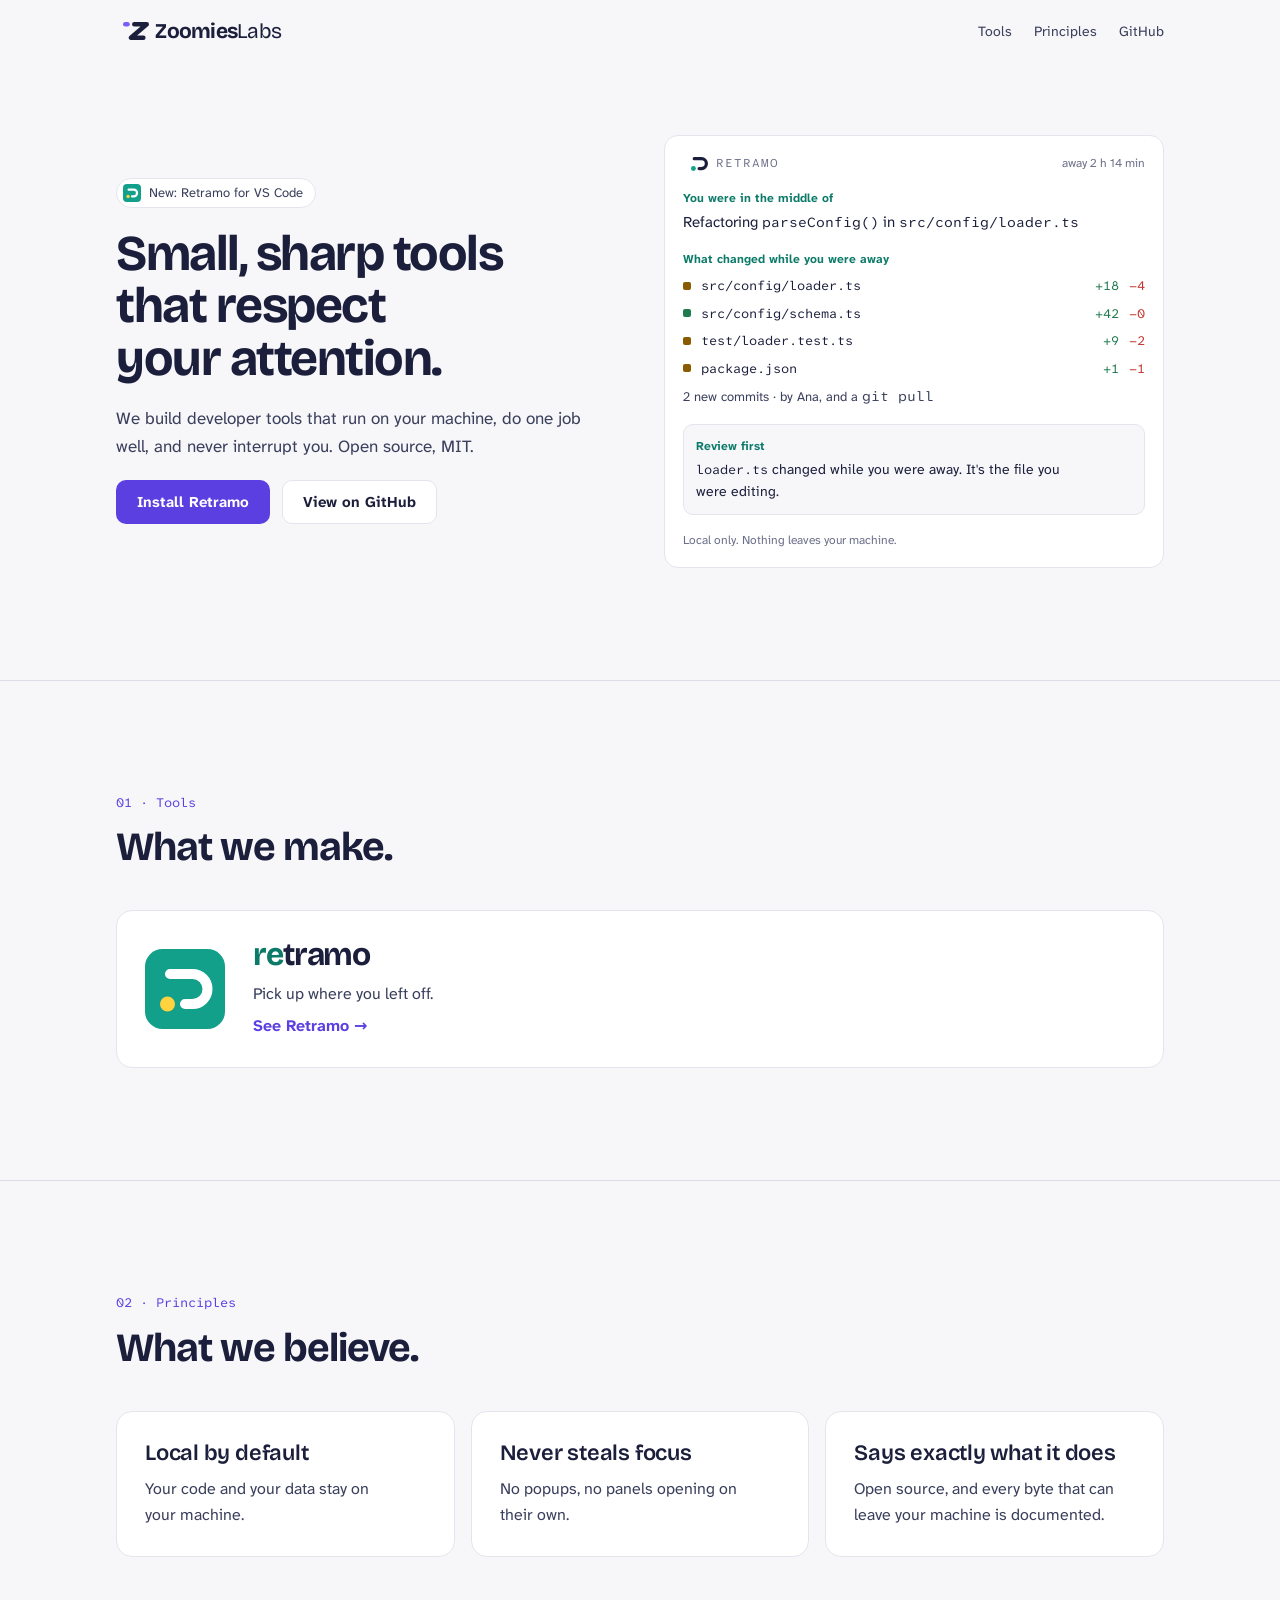
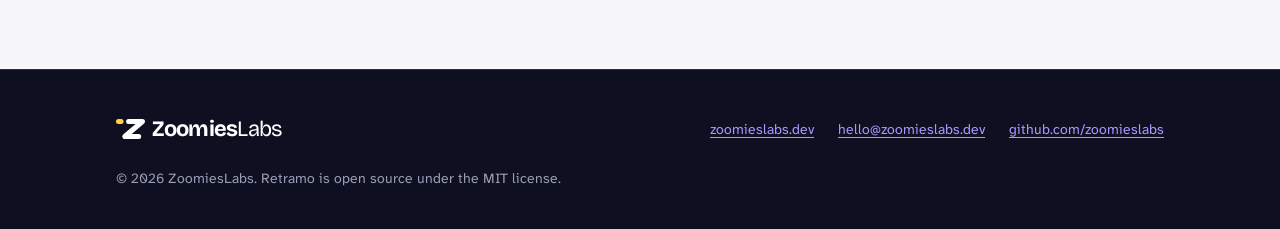
==== index.html @ e860bd6a "zoomieslabs.dev: studio home and Retramo page Plain static HTML and CSS for Cloudflare Pages, follow" ====
<!doctype html>
<html lang="en">
<head>
<meta charset="utf-8">
<meta name="viewport" content="width=device-width, initial-scale=1">
<title>ZoomiesLabs · Small, sharp tools that respect your attention</title>
<meta name="description" content="ZoomiesLabs builds developer tools that run on your machine, do one job well, and never interrupt you. Open source, MIT. Makers of Retramo for VS Code.">
<link rel="canonical" href="https://zoomieslabs.dev/">
<link rel="icon" href="/favicon.ico" sizes="48x48">
<link rel="icon" href="/favicon.svg" type="image/svg+xml">
<link rel="preload" href="/assets/fonts/bricolage-grotesque.woff2" as="font" type="font/woff2" crossorigin>
<link rel="preload" href="/assets/fonts/atkinson-hyperlegible-next.woff2" as="font" type="font/woff2" crossorigin>
<link rel="stylesheet" href="/assets/site.css">
<meta name="theme-color" content="#F7F7FA" media="(prefers-color-scheme: light)">
<meta name="theme-color" content="#0E1022" media="(prefers-color-scheme: dark)">
<meta property="og:type" content="website">
<meta property="og:site_name" content="ZoomiesLabs">
<meta property="og:title" content="ZoomiesLabs · Small, sharp tools that respect your attention">
<meta property="og:description" content="Developer tools that run on your machine, do one job well, and never interrupt you. Open source, MIT.">
<meta property="og:url" content="https://zoomieslabs.dev/">
<meta property="og:image" content="https://zoomieslabs.dev/assets/media/banner-light.png">
<meta property="og:image:width" content="2560">
<meta property="og:image:height" content="640">
<meta property="og:image:alt" content="Retramo: pick up where you left off">
<meta name="twitter:card" content="summary_large_image">
<meta name="twitter:title" content="ZoomiesLabs · Small, sharp tools that respect your attention">
<meta name="twitter:description" content="Developer tools that run on your machine, do one job well, and never interrupt you. Open source, MIT.">
<meta name="twitter:image" content="https://zoomieslabs.dev/assets/media/banner-light.png">
</head>
<body>
<a class="skip" href="#main">Skip to content</a>

<header class="site-header">
  <div class="container">
    <a class="lockup" href="/" aria-label="ZoomiesLabs, home">
      <picture>
        <source srcset="/assets/brand/zoomieslabs-mark-on-dark-tight.svg" media="(prefers-color-scheme: dark)">
        <img src="/assets/brand/zoomieslabs-mark-on-light-tight.svg" alt="" width="46" height="32">
      </picture>
      <span class="wordmark">Zoomies<span>Labs</span></span>
    </a>
    <nav class="site-nav" aria-label="Main">
      <ul>
        <li><a href="#tools">Tools</a></li>
        <li><a href="#principles">Principles</a></li>
        <li><a href="https://github.com/zoomieslabs">GitHub</a></li>
      </ul>
    </nav>
  </div>
</header>

<main id="main">
  <section class="hero" aria-labelledby="hero-title">
    <div class="container hero-grid">
      <div class="hero-copy">
        <a class="pill" href="/retramo">
          <img src="/assets/brand/retramo-icon.svg" alt="" width="18" height="18">
          New: Retramo for VS Code
        </a>
        <h1 id="hero-title">Small, sharp tools that respect your attention.</h1>
        <p class="lead">We build developer tools that run on your machine, do one job well, and never interrupt you. Open source, MIT.</p>
        <div class="actions">
          <a class="btn btn-primary" href="/retramo#install">Install Retramo</a>
          <a class="btn btn-secondary" href="https://github.com/zoomieslabs">View on GitHub</a>
        </div>
      </div>

      <figure class="panel" aria-label="Example of the Retramo panel after you come back">
        <div class="panel-head">
          <picture>
            <source srcset="/assets/brand/retramo-glyph-on-dark-tight.svg" media="(prefers-color-scheme: dark)">
            <img src="/assets/brand/retramo-glyph-on-light-tight.svg" alt="" width="42" height="34">
          </picture>
          <span class="panel-label">RETRAMO</span>
          <span class="panel-away">away 2 h 14 min</span>
        </div>

        <div class="panel-block">
          <span class="panel-title">You were in the middle of</span>
          <p class="panel-intent">Refactoring <code>parseConfig()</code> in <code>src/config/loader.ts</code></p>
        </div>

        <div class="panel-block files">
          <span class="panel-title">What changed while you were away</span>
          <ul class="panel-files">
            <li class="file modified"><span class="dot" aria-hidden="true"></span><span class="sr">Modified: </span><span class="path">src/config/loader.ts</span><span class="add">+18</span><span class="del">−4</span></li>
            <li class="file added"><span class="dot" aria-hidden="true"></span><span class="sr">Added: </span><span class="path">src/config/schema.ts</span><span class="add">+42</span><span class="del">−0</span></li>
            <li class="file modified"><span class="dot" aria-hidden="true"></span><span class="sr">Modified: </span><span class="path">test/loader.test.ts</span><span class="add">+9</span><span class="del">−2</span></li>
            <li class="file modified"><span class="dot" aria-hidden="true"></span><span class="sr">Modified: </span><span class="path">package.json</span><span class="add">+1</span><span class="del">−1</span></li>
          </ul>
          <p class="panel-commits">2 new commits · by Ana, and a <code>git pull</code></p>
        </div>

        <div class="panel-review">
          <span class="panel-title">Review first</span>
          <p><code>loader.ts</code> changed while you were away. It's the file you were editing.</p>
        </div>

        <p class="panel-foot">Local only. Nothing leaves your machine.</p>
      </figure>
    </div>
  </section>

  <section class="section" id="tools" aria-labelledby="tools-title">
    <div class="container">
      <div class="section-head">
        <span class="eyebrow">01 · Tools</span>
        <h2 id="tools-title">What we make.</h2>
      </div>
      <a class="card tool" href="/retramo">
        <img src="/assets/brand/retramo-icon.svg" alt="" width="80" height="80">
        <div>
          <span class="pwm"><span class="re">re</span>tramo</span>
          <p>Pick up where you left off.</p>
          <span class="go">See Retramo <span aria-hidden="true">→</span></span>
        </div>
      </a>
    </div>
  </section>

  <section class="section" id="principles" aria-labelledby="principles-title">
    <div class="container">
      <div class="section-head">
        <span class="eyebrow">02 · Principles</span>
        <h2 id="principles-title">What we believe.</h2>
      </div>
      <ul class="principles">
        <li class="card"><h3>Local by default</h3><p>Your code and your data stay on your machine.</p></li>
        <li class="card"><h3>Never steals focus</h3><p>No popups, no panels opening on their own.</p></li>
        <li class="card"><h3>Says exactly what it does</h3><p>Open source, and every byte that can leave your machine is documented.</p></li>
      </ul>
    </div>
  </section>
</main>

<footer class="site-footer">
  <div class="container">
    <div class="row">
      <a class="lockup" href="/" aria-label="ZoomiesLabs, home">
        <img src="/assets/brand/zoomieslabs-mark-on-dark-tight.svg" alt="" width="29" height="20">
        <span class="wordmark">Zoomies<span>Labs</span></span>
      </a>
      <ul>
        <li><a href="https://zoomieslabs.dev/">zoomieslabs.dev</a></li>
        <li><a href="mailto:hello@zoomieslabs.dev">hello@zoomieslabs.dev</a></li>
        <li><a href="https://github.com/zoomieslabs">github.com/zoomieslabs</a></li>
      </ul>
    </div>
    <p class="legal">© 2026 ZoomiesLabs. Retramo is open source under the MIT license.</p>
  </div>
</footer>
</body>
</html>
---- assets/site.css ----
/* ZoomiesLabs — zoomieslabs.dev
   Tokens follow the ZoomiesLabs brand book. Light first, dark redefined below. */

@font-face{font-family:"Bricolage Grotesque";src:url(/assets/fonts/bricolage-grotesque.woff2) format("woff2");font-weight:400 700;font-display:swap}
@font-face{font-family:"Atkinson Hyperlegible Next";src:url(/assets/fonts/atkinson-hyperlegible-next.woff2) format("woff2");font-weight:400 700;font-display:swap}
@font-face{font-family:"Atkinson Hyperlegible Mono";src:url(/assets/fonts/atkinson-hyperlegible-mono.woff2) format("woff2");font-weight:400;font-display:swap}

:root{
  color-scheme:light dark;

  /* brand (shapes) */
  --violet:#7C5CFF;
  --yellow:#FFD23F;
  --ink:#1B1F3B;
  --trail:#12A08A;

  /* neutrals */
  --n0:#FFFFFF;--n50:#F7F7FA;--n100:#ECECF2;--n200:#DCDDE6;--n300:#C9CBD8;
  --n500:#6B6F88;--n700:#3A3F5C;--n900:#1B1F3B;--n950:#0E1022;

  /* roles: light */
  --page:var(--n50);
  --surface:var(--n0);
  --inset:var(--n50);
  --card-border:#E4E4EC;
  --rule:var(--n200);
  --text:var(--ink);
  --text-2:var(--n700);
  --muted:var(--n500);
  --violet-text:#5B3FE0;
  --trail-text:#0B7A68;
  --link-hover:var(--ink);
  --btn-primary-bg:#5B3FE0;--btn-primary-fg:#FFFFFF;
  --btn-secondary-bg:#FFFFFF;--btn-secondary-border:#E4E4EC;--btn-secondary-fg:var(--ink);
  --code-bg:var(--n50);--code-border:var(--n100);
  --added:#1F7A4D;--modified:#8A5A00;--removed:#C2362F;

  /* type */
  --font-display:"Bricolage Grotesque",sans-serif;
  --font-body:"Atkinson Hyperlegible Next",system-ui,sans-serif;
  --font-mono:"Atkinson Hyperlegible Mono","JetBrains Mono",ui-monospace,monospace;

  /* layout */
  --container:1160px;
  --gutter:clamp(20px,5vw,56px);
  --section-pad:clamp(64px,9vw,112px);

  /* motion */
  --zl-ease-burst:cubic-bezier(.2,.9,.1,1);
  --zl-ease-exit:cubic-bezier(.4,0,1,1);
  --zl-dur-quick:120ms;
  --zl-dur-base:200ms;
}

@media (prefers-color-scheme:dark){
  :root{
    --page:var(--n950);
    --surface:#171A33;
    --inset:#12152B;
    --card-border:#2A2E4D;
    --rule:#2A2E4D;
    --text:#ECECF2;
    --text-2:var(--n300);
    --muted:#9A9DB5;
    --violet-text:#A897FF;
    --trail-text:#3DD6B8;
    --link-hover:#FFFFFF;
    --btn-primary-bg:#A897FF;--btn-primary-fg:#0E1022;
    --btn-secondary-bg:#171A33;--btn-secondary-border:#2A2E4D;--btn-secondary-fg:#FFFFFF;
    --code-bg:#12152B;--code-border:#2A2E4D;
    --added:#4CC38A;--modified:#FFD23F;--removed:#FF7A70;
  }
}

@media (prefers-reduced-motion:reduce){
  *,*::before,*::after{
    animation-duration:150ms !important;
    transition-property:opacity,color,background-color !important;
  }
}

/* base */
*,*::before,*::after{box-sizing:border-box}
html{-webkit-text-size-adjust:100%;text-size-adjust:100%}
body{margin:0;background:var(--page);color:var(--text-2);font-family:var(--font-body);font-size:16px;line-height:1.625;-webkit-font-smoothing:antialiased;overflow-x:hidden}
::selection{background:#FFD23F;color:#1B1F3B}
img,svg,picture{display:block;max-width:100%}
h1,h2,h3{margin:0;font-family:var(--font-display);color:var(--text);text-wrap:balance}
p{margin:0;text-wrap:pretty}
a{color:var(--violet-text);text-decoration-thickness:1px;text-underline-offset:3px;transition:color var(--zl-dur-quick) var(--zl-ease-burst)}
a:hover{color:var(--link-hover)}
:focus-visible{outline:2px solid var(--violet);outline-offset:2px;border-radius:4px}
code{font-family:var(--font-mono);font-size:14px;line-height:1.57}

.container{max-width:var(--container);margin:0 auto;padding-left:var(--gutter);padding-right:var(--gutter)}
.skip{position:absolute;left:-9999px;top:0}
.skip:focus{left:var(--gutter);top:12px;z-index:10;background:var(--surface);color:var(--text);padding:8px 12px;border-radius:10px}

/* type scale */
.display{font-size:clamp(36px,5vw,56px);line-height:1.07;font-weight:700;letter-spacing:-.03em}
h1,.h1{font-size:clamp(34px,4.2vw,50px);line-height:1.05;font-weight:700;letter-spacing:-.03em}
h2{font-size:clamp(30px,4vw,40px);line-height:1.15;font-weight:700;letter-spacing:-.025em}
h3{font-size:22px;line-height:1.27;font-weight:600;letter-spacing:-.01em}
.body-l{font-size:19px;line-height:1.58}
.small{font-size:14px;line-height:1.5}
.eyebrow{display:block;font-family:var(--font-mono);font-size:13px;line-height:1.5;color:var(--violet-text);margin-bottom:12px}
.measure{max-width:66ch}

/* lockup: mark height .86em, gap .32em */
.lockup{display:inline-flex;align-items:center;gap:.32em;font-size:21px;color:var(--text);text-decoration:none;line-height:1}
.lockup img{height:.86em;width:auto}
.lockup:hover{color:var(--text)}
.wordmark{font-family:var(--font-display);font-weight:700;letter-spacing:-.035em;line-height:1}
.wordmark span{font-weight:400}

/* product wordmark */
.pwm{font-family:var(--font-display);font-weight:700;letter-spacing:-.035em;line-height:1;color:var(--text)}
.pwm .re{color:var(--trail-text)}
.endorse{font-size:13px;line-height:1.5;color:var(--muted)}

/* header */
.site-header{padding-top:20px;padding-bottom:20px}
.site-header .container{display:flex;align-items:center;justify-content:space-between;gap:16px;flex-wrap:wrap}
.site-nav ul{display:flex;gap:22px;margin:0;padding:0;list-style:none;font-size:14px}
.site-nav a{color:var(--text-2);text-decoration:none}
.site-nav a:hover{color:var(--text)}
.site-nav a[aria-current="page"]{color:var(--text);text-decoration:underline}
@media (max-width:420px){.site-nav ul{gap:16px}}

/* sections */
.section{padding:var(--section-pad) 0;border-top:1px solid var(--rule)}
.section-head{margin-bottom:clamp(28px,4vw,40px)}
.section-head p{margin-top:12px}

/* buttons */
.actions{display:flex;flex-wrap:wrap;gap:12px}
.btn{display:inline-flex;align-items:center;justify-content:center;min-height:44px;padding:12px 20px;border-radius:10px;font-family:var(--font-body);font-size:15px;font-weight:700;line-height:1.2;text-decoration:none;border:1px solid transparent;transition:background-color var(--zl-dur-quick) var(--zl-ease-burst),border-color var(--zl-dur-quick) var(--zl-ease-burst),color var(--zl-dur-quick) var(--zl-ease-burst)}
.btn-primary{background:var(--btn-primary-bg);color:var(--btn-primary-fg)}
.btn-primary:hover{background:var(--violet);color:#FFFFFF}
.btn-secondary{background:var(--btn-secondary-bg);border-color:var(--btn-secondary-border);color:var(--btn-secondary-fg)}
.btn-secondary:hover{border-color:var(--violet-text);color:var(--btn-secondary-fg)}
@media (prefers-color-scheme:dark){.btn-primary:hover{background:#C3B8FF;color:#0E1022}}

/* pill */
.pill{align-self:flex-start;display:inline-flex;align-items:center;gap:8px;padding:4px 12px 4px 6px;border-radius:999px;background:var(--surface);border:1px solid var(--card-border);font-size:13px;line-height:1.5;color:var(--text-2);text-decoration:none}
.pill img{width:18px;height:18px}
.pill:hover{color:var(--text);border-color:var(--violet-text)}

/* cards */
.card{background:var(--surface);border:1px solid var(--card-border);border-radius:16px;padding:clamp(20px,3vw,28px)}
.cards{display:grid;gap:16px;grid-template-columns:1fr}
@media (min-width:768px){.cards-3{grid-template-columns:repeat(3,1fr)}}
.card h3{margin-bottom:8px}

/* code block */
.cmd{display:inline-block;max-width:100%;overflow-wrap:anywhere;font-family:var(--font-mono);font-size:14px;line-height:1.57;background:var(--code-bg);border:1px solid var(--code-border);border-radius:8px;padding:6px 10px;color:var(--text)}

/* home hero */
.hero{padding:clamp(32px,6vw,72px) 0 var(--section-pad)}
.hero-grid{display:grid;grid-template-columns:1fr;gap:clamp(40px,5vw,48px);align-items:center}
@media (min-width:960px){.hero-grid{grid-template-columns:minmax(0,1fr) minmax(0,1fr)}}
.hero-copy{display:flex;flex-direction:column;gap:20px}
.hero-copy .lead{font-size:17px;line-height:1.6;max-width:44ch}

/* retramo panel recreation */
.panel{margin:0;background:var(--surface);border:1px solid var(--card-border);border-radius:14px;padding:18px;display:flex;flex-direction:column;gap:16px;min-width:0;color:var(--text)}
.panel-head{display:flex;align-items:center;gap:8px}
.panel-head img{height:14px;width:auto}
.panel-label{font-family:var(--font-mono);font-size:12px;letter-spacing:.08em;color:var(--muted)}
.panel-away{margin-left:auto;font-size:12px;color:var(--muted)}
.panel-block{display:flex;flex-direction:column;gap:4px}
.panel-block.files{gap:8px}
.panel-title{font-size:12px;font-weight:700;line-height:1.5;color:var(--trail-text)}
.panel-intent{font-size:15px;line-height:1.5}
.panel-intent code{font-size:14px}
.panel-files{list-style:none;margin:0;padding:0;display:flex;flex-direction:column;gap:8px}
.file{display:flex;align-items:center;gap:10px;font-family:var(--font-mono);font-size:13px;line-height:1.5;min-width:0}
.file .dot{width:8px;height:8px;border-radius:2px;flex:none}
.file.modified .dot{background:var(--modified)}
.file.added .dot{background:var(--added)}
.file .path{flex:1;min-width:0;overflow:hidden;text-overflow:ellipsis;white-space:nowrap}
.file .add{color:var(--added)}
.file .del{color:var(--removed)}
.panel-commits{font-size:13px;line-height:1.5;color:var(--text-2)}
.panel-review{background:var(--inset);border:1px solid var(--card-border);border-radius:10px;padding:12px;display:flex;flex-direction:column;gap:4px}
.panel-review p{font-size:14px;line-height:1.5}
.panel-review code{font-size:13px}
.panel-foot{font-size:12px;line-height:1.5;color:var(--muted)}

/* tools card */
.tool{display:grid;grid-template-columns:auto 1fr;gap:20px;align-items:center;text-decoration:none;color:inherit;transition:border-color var(--zl-dur-quick) var(--zl-ease-burst)}
.tool:hover{border-color:var(--trail);color:inherit}
.tool img{width:64px;height:64px}
.tool .pwm{font-size:32px}
.tool p{margin-top:8px;color:var(--text-2)}
.tool .go{font-weight:700;color:var(--violet-text);margin-top:6px;display:inline-block}
@media (min-width:768px){.tool img{width:80px;height:80px}.tool{gap:28px}}

/* principles */
.principles{list-style:none;margin:0;padding:0;display:grid;gap:16px;grid-template-columns:1fr}
@media (min-width:768px){.principles{grid-template-columns:repeat(3,1fr)}}

/* retramo page */
.r-hero{padding:clamp(32px,6vw,72px) 0 var(--section-pad)}
.r-lockup{display:flex;align-items:center;gap:16px;margin-bottom:28px}
.r-lockup img{width:56px;height:56px}
.r-lockup .pwm{font-size:40px}
.r-lockup .endorse{margin-top:6px}
.r-hero .lead{margin-top:20px}
.demo{margin:clamp(32px,5vw,48px) 0 0;padding:0;background:var(--surface);border:1px solid var(--card-border);border-radius:16px;overflow:hidden}
.demo img{width:100%;height:auto}
.install-row{margin-top:20px}
.docs-link{margin-top:clamp(28px,4vw,40px)}

/* footer: always dark */
.site-footer{background:#0E1022;color:#9A9DB5;padding:48px 0 40px;border-top:1px solid #2A2E4D}
.site-footer .row{display:flex;flex-wrap:wrap;align-items:center;justify-content:space-between;gap:20px 32px}
.site-footer .lockup{font-size:22px;color:#FFFFFF}
.site-footer .lockup img{height:20px}
.site-footer ul{display:flex;flex-wrap:wrap;gap:8px 24px;margin:0;padding:0;list-style:none;font-size:14px}
.site-footer a{color:#A897FF}
.site-footer a:hover{color:#FFFFFF}
.site-footer .legal{margin-top:28px;font-size:14px;line-height:1.5;color:#9A9DB5}
.site-footer :focus-visible{outline-color:#A897FF}

/* 404 */
.notfound{padding:var(--section-pad) 0;min-height:60vh}
.notfound p{margin-top:16px}
.notfound .actions{margin-top:28px}
.lockup picture,.panel-head picture{display:contents}
.sr{position:absolute;width:1px;height:1px;padding:0;margin:-1px;overflow:hidden;clip:rect(0,0,0,0);white-space:nowrap;border:0}
.card code,.docs-link code{background:var(--code-bg);border:1px solid var(--code-border);border-radius:8px;padding:1px 6px}
.legal-only{margin-top:0 !important}
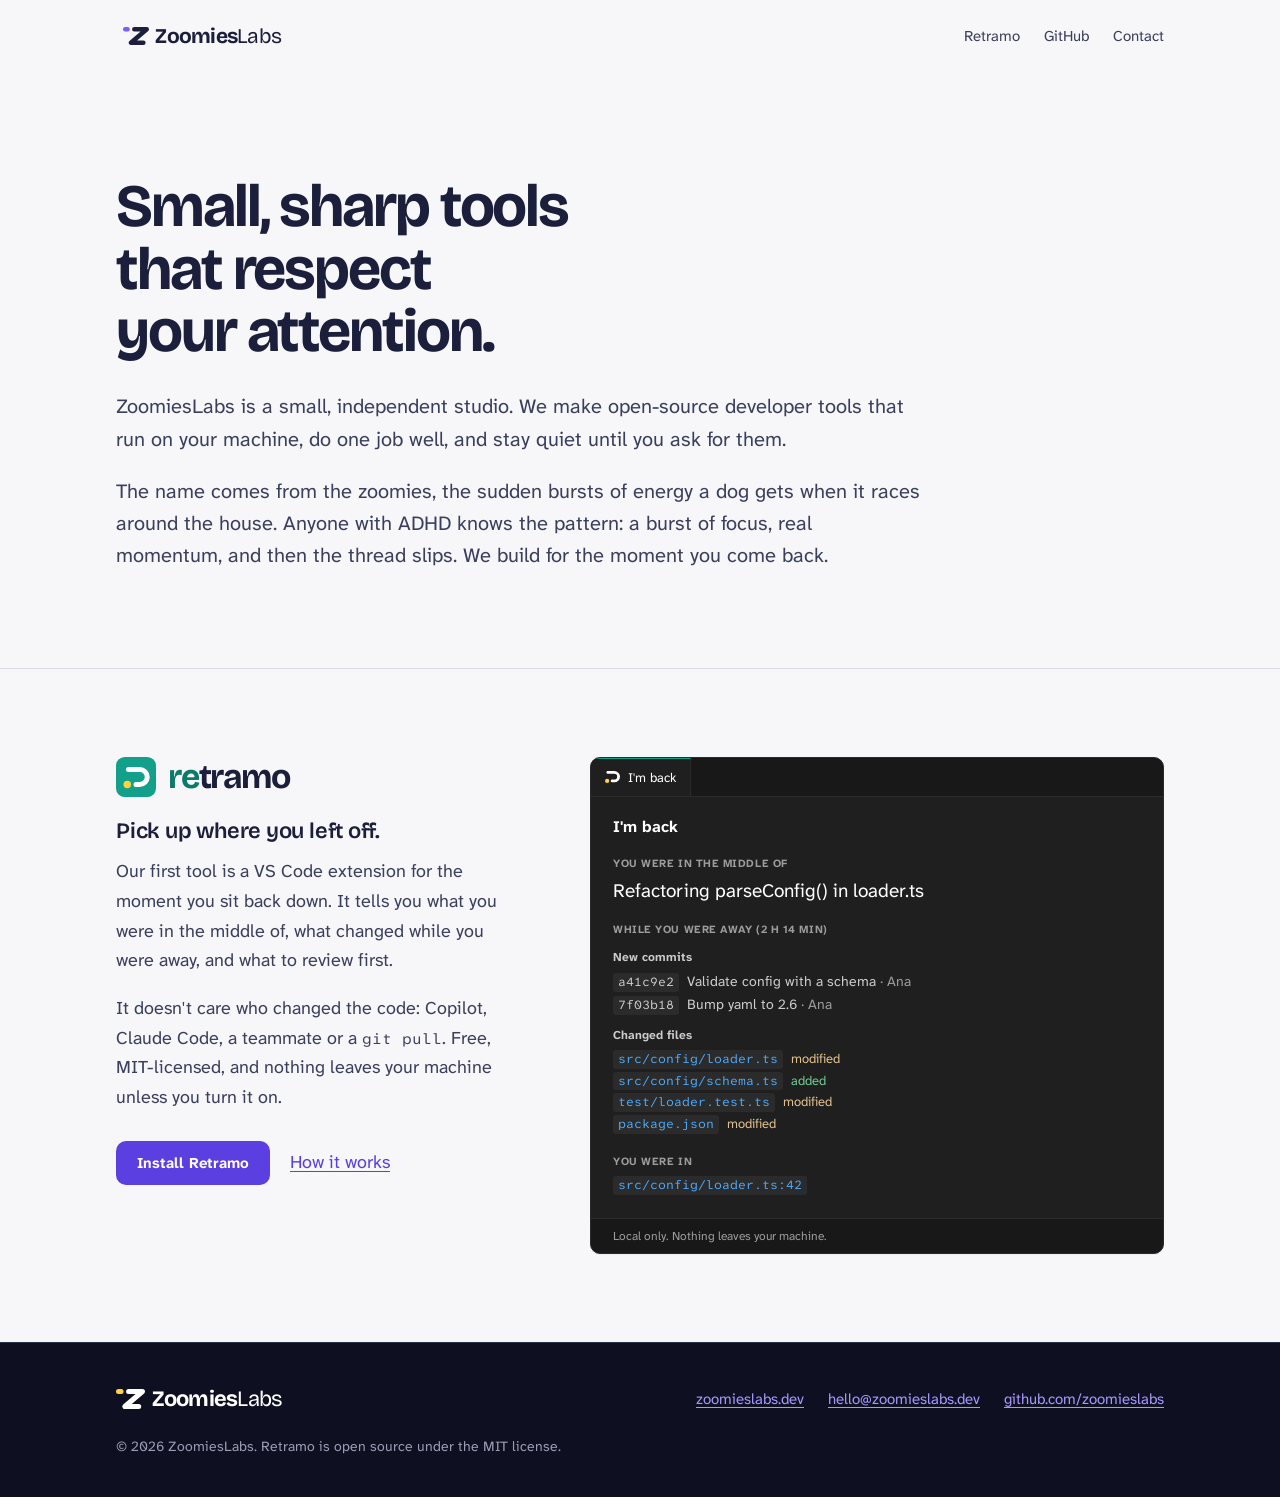
==== commit 6c1d95f3: "Quieter, more editorial design; drop Principles Remove the Principles section and the landing-page t" ====
--- a/index.html
+++ b/index.html
@@ -3,7 +3,7 @@
 <head>
 <meta charset="utf-8">
 <meta name="viewport" content="width=device-width, initial-scale=1">
-<title>ZoomiesLabs · Small, sharp tools that respect your attention</title>
+<title>ZoomiesLabs</title>
 <meta name="description" content="ZoomiesLabs builds developer tools that run on your machine, do one job well, and never interrupt you. Open source, MIT. Makers of Retramo for VS Code.">
 <link rel="canonical" href="https://zoomieslabs.dev/">
 <link rel="icon" href="/favicon.ico" sizes="48x48">
@@ -41,94 +41,71 @@
     </a>
     <nav class="site-nav" aria-label="Main">
       <ul>
-        <li><a href="#tools">Tools</a></li>
-        <li><a href="#principles">Principles</a></li>
+        <li><a href="/retramo">Retramo</a></li>
         <li><a href="https://github.com/zoomieslabs">GitHub</a></li>
+        <li><a href="mailto:hello@zoomieslabs.dev">Contact</a></li>
       </ul>
     </nav>
   </div>
 </header>
 
 <main id="main">
-  <section class="hero" aria-labelledby="hero-title">
-    <div class="container hero-grid">
-      <div class="hero-copy">
-        <a class="pill" href="/retramo">
-          <img src="/assets/brand/retramo-icon.svg" alt="" width="18" height="18">
-          New: Retramo for VS Code
-        </a>
-        <h1 id="hero-title">Small, sharp tools that respect your attention.</h1>
-        <p class="lead">We build developer tools that run on your machine, do one job well, and never interrupt you. Open source, MIT.</p>
-        <div class="actions">
+  <section class="intro" aria-labelledby="intro-title">
+    <div class="container">
+      <h1 id="intro-title">Small, sharp tools that respect your attention.</h1>
+      <div class="prose lead">
+        <p>ZoomiesLabs is a small, independent studio. We make open-source developer tools that run on your machine, do one job well, and stay quiet until you ask for them.</p>
+        <p>The name comes from the zoomies, the sudden bursts of energy a dog gets when it races around the house. Anyone with ADHD knows the pattern: a burst of focus, real momentum, and then the thread slips. We build for the moment you come back.</p>
+      </div>
+    </div>
+  </section>
+
+  <section class="product" aria-labelledby="retramo-title">
+    <div class="container product-grid">
+      <div>
+        <h2 id="retramo-title" class="product-name">
+          <img src="/assets/brand/retramo-icon.svg" alt="" width="40" height="40">
+          <span class="pwm"><span class="re">re</span>tramo</span>
+        </h2>
+        <p class="tagline">Pick up where you left off.</p>
+        <div class="prose">
+          <p>Our first tool is a VS Code extension for the moment you sit back down. It tells you what you were in the middle of, what changed while you were away, and what to review first.</p>
+          <p>It doesn't care who changed the code: Copilot, Claude Code, a teammate or a <code>git pull</code>. Free, MIT-licensed, and nothing leaves your machine unless you turn it on.</p>
+        </div>
+        <div class="get">
           <a class="btn btn-primary" href="/retramo#install">Install Retramo</a>
-          <a class="btn btn-secondary" href="https://github.com/zoomieslabs">View on GitHub</a>
+          <a href="/retramo">How it works</a>
         </div>
       </div>
 
-      <figure class="panel" aria-label="Example of the Retramo panel after you come back">
-        <div class="panel-head">
-          <picture>
-            <source srcset="/assets/brand/retramo-glyph-on-dark-tight.svg" media="(prefers-color-scheme: dark)">
-            <img src="/assets/brand/retramo-glyph-on-light-tight.svg" alt="" width="42" height="34">
-          </picture>
-          <span class="panel-label">RETRAMO</span>
-          <span class="panel-away">away 2 h 14 min</span>
+      <figure class="shot" aria-label="What Retramo's panel shows when you come back">
+        <div class="shot-bar">
+          <span class="shot-tab"><img src="/assets/brand/retramo-glyph-on-dark-tight.svg" alt="" width="42" height="34">I'm back</span>
         </div>
+        <div class="shot-body">
+          <h3>I'm back</h3>
+          <h4>You were in the middle of</h4>
+          <p class="intent">Refactoring parseConfig() in loader.ts</p>
 
-        <div class="panel-block">
-          <span class="panel-title">You were in the middle of</span>
-          <p class="panel-intent">Refactoring <code>parseConfig()</code> in <code>src/config/loader.ts</code></p>
+          <h4>While you were away (2 h 14 min)</h4>
+          <h5>New commits</h5>
+          <ul>
+            <li><span class="chip hash">a41c9e2</span><span>Validate config with a schema <span class="by">· Ana</span></span></li>
+            <li><span class="chip hash">7f03b18</span><span>Bump yaml to 2.6 <span class="by">· Ana</span></span></li>
+          </ul>
+          <h5>Changed files</h5>
+          <ul>
+            <li><span class="chip">src/config/loader.ts</span><span class="st modified">modified</span></li>
+            <li><span class="chip">src/config/schema.ts</span><span class="st added">added</span></li>
+            <li><span class="chip">test/loader.test.ts</span><span class="st modified">modified</span></li>
+            <li><span class="chip">package.json</span><span class="st modified">modified</span></li>
+          </ul>
+
+          <h4>You were in</h4>
+          <ul><li><span class="chip">src/config/loader.ts:42</span></li></ul>
         </div>
-
-        <div class="panel-block files">
-          <span class="panel-title">What changed while you were away</span>
-          <ul class="panel-files">
-            <li class="file modified"><span class="dot" aria-hidden="true"></span><span class="sr">Modified: </span><span class="path">src/config/loader.ts</span><span class="add">+18</span><span class="del">−4</span></li>
-            <li class="file added"><span class="dot" aria-hidden="true"></span><span class="sr">Added: </span><span class="path">src/config/schema.ts</span><span class="add">+42</span><span class="del">−0</span></li>
-            <li class="file modified"><span class="dot" aria-hidden="true"></span><span class="sr">Modified: </span><span class="path">test/loader.test.ts</span><span class="add">+9</span><span class="del">−2</span></li>
-            <li class="file modified"><span class="dot" aria-hidden="true"></span><span class="sr">Modified: </span><span class="path">package.json</span><span class="add">+1</span><span class="del">−1</span></li>
-          </ul>
-          <p class="panel-commits">2 new commits · by Ana, and a <code>git pull</code></p>
-        </div>
-
-        <div class="panel-review">
-          <span class="panel-title">Review first</span>
-          <p><code>loader.ts</code> changed while you were away. It's the file you were editing.</p>
-        </div>
-
-        <p class="panel-foot">Local only. Nothing leaves your machine.</p>
+        <figcaption class="shot-foot">Local only. Nothing leaves your machine.</figcaption>
       </figure>
-    </div>
-  </section>
-
-  <section class="section" id="tools" aria-labelledby="tools-title">
-    <div class="container">
-      <div class="section-head">
-        <span class="eyebrow">01 · Tools</span>
-        <h2 id="tools-title">What we make.</h2>
-      </div>
-      <a class="card tool" href="/retramo">
-        <img src="/assets/brand/retramo-icon.svg" alt="" width="80" height="80">
-        <div>
-          <span class="pwm"><span class="re">re</span>tramo</span>
-          <p>Pick up where you left off.</p>
-          <span class="go">See Retramo <span aria-hidden="true">→</span></span>
-        </div>
-      </a>
-    </div>
-  </section>
-
-  <section class="section" id="principles" aria-labelledby="principles-title">
-    <div class="container">
-      <div class="section-head">
-        <span class="eyebrow">02 · Principles</span>
-        <h2 id="principles-title">What we believe.</h2>
-      </div>
-      <ul class="principles">
-        <li class="card"><h3>Local by default</h3><p>Your code and your data stay on your machine.</p></li>
-        <li class="card"><h3>Never steals focus</h3><p>No popups, no panels opening on their own.</p></li>
-        <li class="card"><h3>Says exactly what it does</h3><p>Open source, and every byte that can leave your machine is documented.</p></li>
-      </ul>
     </div>
   </section>
 </main>
--- a/assets/site.css
+++ b/assets/site.css
@@ -82,152 +82,129 @@
 /* base */
 *,*::before,*::after{box-sizing:border-box}
 html{-webkit-text-size-adjust:100%;text-size-adjust:100%}
-body{margin:0;background:var(--page);color:var(--text-2);font-family:var(--font-body);font-size:16px;line-height:1.625;-webkit-font-smoothing:antialiased;overflow-x:hidden}
+body{margin:0;background:var(--page);color:var(--text-2);font-family:var(--font-body);font-size:17px;line-height:1.65;-webkit-font-smoothing:antialiased;overflow-x:hidden}
+@media (min-width:768px){body{font-size:18px}}
 ::selection{background:#FFD23F;color:#1B1F3B}
 img,svg,picture{display:block;max-width:100%}
 h1,h2,h3{margin:0;font-family:var(--font-display);color:var(--text);text-wrap:balance}
 p{margin:0;text-wrap:pretty}
+p+p{margin-top:1em}
 a{color:var(--violet-text);text-decoration-thickness:1px;text-underline-offset:3px;transition:color var(--zl-dur-quick) var(--zl-ease-burst)}
 a:hover{color:var(--link-hover)}
-:focus-visible{outline:2px solid var(--violet);outline-offset:2px;border-radius:4px}
-code{font-family:var(--font-mono);font-size:14px;line-height:1.57}
+:focus-visible{outline:2px solid var(--violet);outline-offset:2px;border-radius:3px}
+code{font-family:var(--font-mono);font-size:.85em}
+strong{color:var(--text);font-weight:700}
 
 .container{max-width:var(--container);margin:0 auto;padding-left:var(--gutter);padding-right:var(--gutter)}
+.prose{max-width:62ch}
 .skip{position:absolute;left:-9999px;top:0}
-.skip:focus{left:var(--gutter);top:12px;z-index:10;background:var(--surface);color:var(--text);padding:8px 12px;border-radius:10px}
-
-/* type scale */
-.display{font-size:clamp(36px,5vw,56px);line-height:1.07;font-weight:700;letter-spacing:-.03em}
-h1,.h1{font-size:clamp(34px,4.2vw,50px);line-height:1.05;font-weight:700;letter-spacing:-.03em}
-h2{font-size:clamp(30px,4vw,40px);line-height:1.15;font-weight:700;letter-spacing:-.025em}
-h3{font-size:22px;line-height:1.27;font-weight:600;letter-spacing:-.01em}
-.body-l{font-size:19px;line-height:1.58}
-.small{font-size:14px;line-height:1.5}
-.eyebrow{display:block;font-family:var(--font-mono);font-size:13px;line-height:1.5;color:var(--violet-text);margin-bottom:12px}
-.measure{max-width:66ch}
+.skip:focus{left:var(--gutter);top:12px;z-index:10;background:var(--surface);color:var(--text);padding:8px 12px;border-radius:8px}
+.sr{position:absolute;width:1px;height:1px;padding:0;margin:-1px;overflow:hidden;clip:rect(0,0,0,0);white-space:nowrap;border:0}
+
+/* type */
+h1{font-size:clamp(36px,5.4vw,60px);line-height:1.04;font-weight:700;letter-spacing:-.035em}
+h2{font-size:clamp(26px,3vw,32px);line-height:1.15;font-weight:700;letter-spacing:-.025em}
+.lead{font-size:1.12em;line-height:1.6;color:var(--text-2)}
+.muted{color:var(--muted)}
+.small{font-size:15px;line-height:1.5}
 
 /* lockup: mark height .86em, gap .32em */
 .lockup{display:inline-flex;align-items:center;gap:.32em;font-size:21px;color:var(--text);text-decoration:none;line-height:1}
 .lockup img{height:.86em;width:auto}
+.lockup picture,.shot-head picture{display:contents}
 .lockup:hover{color:var(--text)}
 .wordmark{font-family:var(--font-display);font-weight:700;letter-spacing:-.035em;line-height:1}
 .wordmark span{font-weight:400}
-
-/* product wordmark */
 .pwm{font-family:var(--font-display);font-weight:700;letter-spacing:-.035em;line-height:1;color:var(--text)}
 .pwm .re{color:var(--trail-text)}
-.endorse{font-size:13px;line-height:1.5;color:var(--muted)}
 
 /* header */
-.site-header{padding-top:20px;padding-bottom:20px}
-.site-header .container{display:flex;align-items:center;justify-content:space-between;gap:16px;flex-wrap:wrap}
-.site-nav ul{display:flex;gap:22px;margin:0;padding:0;list-style:none;font-size:14px}
+.site-header{padding-top:24px;padding-bottom:24px}
+.site-header .container{display:flex;align-items:center;justify-content:space-between;gap:12px 24px;flex-wrap:wrap}
+.site-nav ul{display:flex;gap:24px;margin:0;padding:0;list-style:none;font-size:15px}
 .site-nav a{color:var(--text-2);text-decoration:none}
-.site-nav a:hover{color:var(--text)}
-.site-nav a[aria-current="page"]{color:var(--text);text-decoration:underline}
-@media (max-width:420px){.site-nav ul{gap:16px}}
-
-/* sections */
-.section{padding:var(--section-pad) 0;border-top:1px solid var(--rule)}
-.section-head{margin-bottom:clamp(28px,4vw,40px)}
-.section-head p{margin-top:12px}
+.site-nav a:hover{color:var(--text);text-decoration:underline}
+.site-nav a[aria-current="page"]{color:var(--text)}
+
+/* intro */
+.intro{padding:clamp(40px,8vw,104px) 0 clamp(48px,8vw,96px)}
+.intro h1{max-width:15ch}
+.intro .prose{margin-top:28px}
+
+/* product block on home */
+.product{padding:clamp(48px,7vw,88px) 0;border-top:1px solid var(--rule)}
+.product-grid{display:grid;grid-template-columns:1fr;gap:clamp(32px,5vw,64px);align-items:start}
+@media (min-width:960px){.product-grid{grid-template-columns:minmax(0,5fr) minmax(0,7fr)}}
+.product-name{display:flex;align-items:center;gap:12px;margin-bottom:20px}
+.product-name img{width:40px;height:40px}
+.product-name .pwm{font-size:34px}
+.product .tagline{font-family:var(--font-display);font-weight:600;font-size:22px;line-height:1.3;letter-spacing:-.01em;color:var(--text);margin-bottom:12px}
+.get{display:flex;flex-wrap:wrap;align-items:center;gap:12px 20px;margin-top:28px}
 
 /* buttons */
-.actions{display:flex;flex-wrap:wrap;gap:12px}
 .btn{display:inline-flex;align-items:center;justify-content:center;min-height:44px;padding:12px 20px;border-radius:10px;font-family:var(--font-body);font-size:15px;font-weight:700;line-height:1.2;text-decoration:none;border:1px solid transparent;transition:background-color var(--zl-dur-quick) var(--zl-ease-burst),border-color var(--zl-dur-quick) var(--zl-ease-burst),color var(--zl-dur-quick) var(--zl-ease-burst)}
 .btn-primary{background:var(--btn-primary-bg);color:var(--btn-primary-fg)}
 .btn-primary:hover{background:var(--violet);color:#FFFFFF}
+@media (prefers-color-scheme:dark){.btn-primary:hover{background:#C3B8FF;color:#0E1022}}
 .btn-secondary{background:var(--btn-secondary-bg);border-color:var(--btn-secondary-border);color:var(--btn-secondary-fg)}
 .btn-secondary:hover{border-color:var(--violet-text);color:var(--btn-secondary-fg)}
-@media (prefers-color-scheme:dark){.btn-primary:hover{background:#C3B8FF;color:#0E1022}}
-
-/* pill */
-.pill{align-self:flex-start;display:inline-flex;align-items:center;gap:8px;padding:4px 12px 4px 6px;border-radius:999px;background:var(--surface);border:1px solid var(--card-border);font-size:13px;line-height:1.5;color:var(--text-2);text-decoration:none}
-.pill img{width:18px;height:18px}
-.pill:hover{color:var(--text);border-color:var(--violet-text)}
-
-/* cards */
-.card{background:var(--surface);border:1px solid var(--card-border);border-radius:16px;padding:clamp(20px,3vw,28px)}
-.cards{display:grid;gap:16px;grid-template-columns:1fr}
-@media (min-width:768px){.cards-3{grid-template-columns:repeat(3,1fr)}}
-.card h3{margin-bottom:8px}
-
-/* code block */
 .cmd{display:inline-block;max-width:100%;overflow-wrap:anywhere;font-family:var(--font-mono);font-size:14px;line-height:1.57;background:var(--code-bg);border:1px solid var(--code-border);border-radius:8px;padding:6px 10px;color:var(--text)}
 
-/* home hero */
-.hero{padding:clamp(32px,6vw,72px) 0 var(--section-pad)}
-.hero-grid{display:grid;grid-template-columns:1fr;gap:clamp(40px,5vw,48px);align-items:center}
-@media (min-width:960px){.hero-grid{grid-template-columns:minmax(0,1fr) minmax(0,1fr)}}
-.hero-copy{display:flex;flex-direction:column;gap:20px}
-.hero-copy .lead{font-size:17px;line-height:1.6;max-width:44ch}
-
-/* retramo panel recreation */
-.panel{margin:0;background:var(--surface);border:1px solid var(--card-border);border-radius:14px;padding:18px;display:flex;flex-direction:column;gap:16px;min-width:0;color:var(--text)}
-.panel-head{display:flex;align-items:center;gap:8px}
-.panel-head img{height:14px;width:auto}
-.panel-label{font-family:var(--font-mono);font-size:12px;letter-spacing:.08em;color:var(--muted)}
-.panel-away{margin-left:auto;font-size:12px;color:var(--muted)}
-.panel-block{display:flex;flex-direction:column;gap:4px}
-.panel-block.files{gap:8px}
-.panel-title{font-size:12px;font-weight:700;line-height:1.5;color:var(--trail-text)}
-.panel-intent{font-size:15px;line-height:1.5}
-.panel-intent code{font-size:14px}
-.panel-files{list-style:none;margin:0;padding:0;display:flex;flex-direction:column;gap:8px}
-.file{display:flex;align-items:center;gap:10px;font-family:var(--font-mono);font-size:13px;line-height:1.5;min-width:0}
-.file .dot{width:8px;height:8px;border-radius:2px;flex:none}
-.file.modified .dot{background:var(--modified)}
-.file.added .dot{background:var(--added)}
-.file .path{flex:1;min-width:0;overflow:hidden;text-overflow:ellipsis;white-space:nowrap}
-.file .add{color:var(--added)}
-.file .del{color:var(--removed)}
-.panel-commits{font-size:13px;line-height:1.5;color:var(--text-2)}
-.panel-review{background:var(--inset);border:1px solid var(--card-border);border-radius:10px;padding:12px;display:flex;flex-direction:column;gap:4px}
-.panel-review p{font-size:14px;line-height:1.5}
-.panel-review code{font-size:13px}
-.panel-foot{font-size:12px;line-height:1.5;color:var(--muted)}
-
-/* tools card */
-.tool{display:grid;grid-template-columns:auto 1fr;gap:20px;align-items:center;text-decoration:none;color:inherit;transition:border-color var(--zl-dur-quick) var(--zl-ease-burst)}
-.tool:hover{border-color:var(--trail);color:inherit}
-.tool img{width:64px;height:64px}
-.tool .pwm{font-size:32px}
-.tool p{margin-top:8px;color:var(--text-2)}
-.tool .go{font-weight:700;color:var(--violet-text);margin-top:6px;display:inline-block}
-@media (min-width:768px){.tool img{width:80px;height:80px}.tool{gap:28px}}
-
-/* principles */
-.principles{list-style:none;margin:0;padding:0;display:grid;gap:16px;grid-template-columns:1fr}
-@media (min-width:768px){.principles{grid-template-columns:repeat(3,1fr)}}
+/* the product shot: Retramo's real panel, as it looks inside VS Code (dark theme in both modes) */
+.shot{margin:0;border-radius:10px;overflow:hidden;border:1px solid #2B2B2B;background:#1F1F1F;color:#CCCCCC;font-family:var(--font-body);font-size:14px;line-height:1.5;min-width:0}
+@media (prefers-color-scheme:light){.shot{box-shadow:0 1px 0 rgba(27,31,59,.04)}}
+.shot-bar{display:flex;align-items:stretch;background:#181818;border-bottom:1px solid #2B2B2B;font-size:13px}
+.shot-tab{display:flex;align-items:center;gap:8px;padding:9px 14px;background:#1F1F1F;color:#FFFFFF;border-right:1px solid #2B2B2B;border-top:1px solid #12A08A}
+.shot-tab img{height:12px;width:auto}
+.shot-body{padding:18px 22px 22px}
+.shot h3{font-family:var(--font-body);font-size:16px;font-weight:700;color:#FFFFFF;letter-spacing:0;margin:0 0 16px}
+.shot h4{font-family:var(--font-body);font-size:11px;font-weight:700;letter-spacing:.05em;text-transform:uppercase;color:#9D9D9D;margin:18px 0 6px}
+.shot h4:first-of-type{margin-top:0}
+.shot .intent{font-size:19px;line-height:1.35;color:#FFFFFF}
+.shot h5{font-family:var(--font-body);font-size:12px;font-weight:700;color:#CCCCCC;margin:10px 0 4px}
+.shot ul{list-style:none;margin:0;padding:0}
+.shot li{display:flex;align-items:baseline;gap:8px;min-width:0;padding:1px 0}
+.shot .chip{font-family:var(--font-mono);font-size:12.5px;background:#2B2B2B;color:#4DAAFC;border-radius:3px;padding:0 5px;white-space:nowrap;overflow:hidden;text-overflow:ellipsis;min-width:0}
+.shot .chip.hash{color:#CCCCCC;flex:none}
+.shot .st{color:#9D9D9D;font-size:13px;white-space:nowrap}
+.shot .st.modified{color:#E2C08D}
+.shot .st.added{color:#73C991}
+.shot .by{color:#9D9D9D}
+.shot-foot{border-top:1px solid #2B2B2B;padding:8px 22px;font-size:12px;color:#9D9D9D;background:#181818}
 
 /* retramo page */
-.r-hero{padding:clamp(32px,6vw,72px) 0 var(--section-pad)}
-.r-lockup{display:flex;align-items:center;gap:16px;margin-bottom:28px}
-.r-lockup img{width:56px;height:56px}
-.r-lockup .pwm{font-size:40px}
-.r-lockup .endorse{margin-top:6px}
-.r-hero .lead{margin-top:20px}
-.demo{margin:clamp(32px,5vw,48px) 0 0;padding:0;background:var(--surface);border:1px solid var(--card-border);border-radius:16px;overflow:hidden}
-.demo img{width:100%;height:auto}
-.install-row{margin-top:20px}
-.docs-link{margin-top:clamp(28px,4vw,40px)}
+.r-intro{padding:clamp(40px,7vw,88px) 0 clamp(40px,6vw,72px)}
+.r-name{display:flex;align-items:center;gap:14px;margin-bottom:32px}
+.r-name img{width:52px;height:52px}
+.r-name .pwm{font-size:38px}
+.r-name .by{font-size:13px;line-height:1.5;color:var(--muted);margin-top:4px}
+.r-intro h1{max-width:16ch}
+.r-intro .prose{margin-top:24px}
+.install{display:flex;flex-wrap:wrap;gap:12px;margin-top:32px}
+.install-cmd{margin-top:16px;font-size:15px;color:var(--muted)}
+.demo{margin:0;padding-bottom:clamp(48px,7vw,88px)}
+.demo img{width:100%;height:auto;border-radius:10px;border:1px solid var(--card-border)}
+.demo figcaption{margin-top:12px;font-size:15px;line-height:1.5;color:var(--muted);max-width:70ch}
+.notes{padding:clamp(48px,7vw,88px) 0;border-top:1px solid var(--rule)}
+.notes h2{margin-bottom:24px}
+.notes p strong{display:block;font-family:var(--font-display);font-size:20px;letter-spacing:-.01em;margin-bottom:2px}
+.notes p+p{margin-top:24px}
+.notes code{background:var(--code-bg);border:1px solid var(--code-border);border-radius:6px;padding:1px 5px}
+.notes .docs{margin-top:32px}
 
 /* footer: always dark */
-.site-footer{background:#0E1022;color:#9A9DB5;padding:48px 0 40px;border-top:1px solid #2A2E4D}
+.site-footer{background:#0E1022;color:#9A9DB5;padding:44px 0 40px;border-top:1px solid #2A2E4D}
 .site-footer .row{display:flex;flex-wrap:wrap;align-items:center;justify-content:space-between;gap:20px 32px}
 .site-footer .lockup{font-size:22px;color:#FFFFFF}
 .site-footer .lockup img{height:20px}
-.site-footer ul{display:flex;flex-wrap:wrap;gap:8px 24px;margin:0;padding:0;list-style:none;font-size:14px}
+.site-footer ul{display:flex;flex-wrap:wrap;gap:8px 24px;margin:0;padding:0;list-style:none;font-size:15px}
 .site-footer a{color:#A897FF}
 .site-footer a:hover{color:#FFFFFF}
-.site-footer .legal{margin-top:28px;font-size:14px;line-height:1.5;color:#9A9DB5}
+.site-footer .legal{margin-top:24px;font-size:14px;line-height:1.5;color:#9A9DB5}
 .site-footer :focus-visible{outline-color:#A897FF}
 
 /* 404 */
-.notfound{padding:var(--section-pad) 0;min-height:60vh}
+.notfound{padding:clamp(64px,10vw,128px) 0;min-height:60vh}
 .notfound p{margin-top:16px}
-.notfound .actions{margin-top:28px}
-.lockup picture,.panel-head picture{display:contents}
-.sr{position:absolute;width:1px;height:1px;padding:0;margin:-1px;overflow:hidden;clip:rect(0,0,0,0);white-space:nowrap;border:0}
-.card code,.docs-link code{background:var(--code-bg);border:1px solid var(--code-border);border-radius:8px;padding:1px 6px}
+.notfound .install{margin-top:28px}
 .legal-only{margin-top:0 !important}
